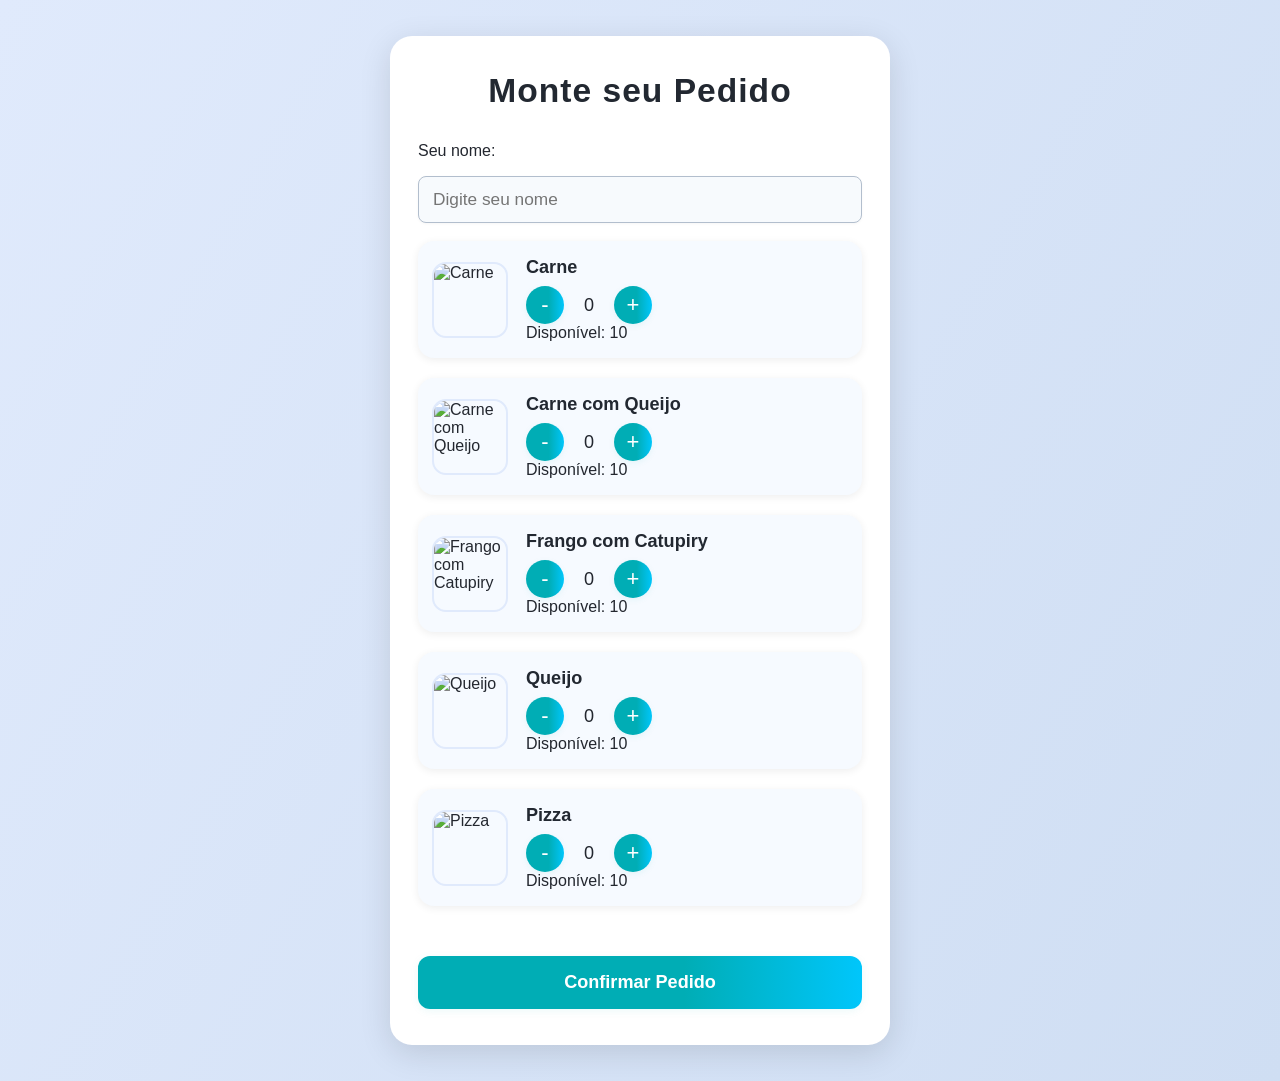
==== index.html @ 86243ea1 "Add initial HTML structure and styles for admin, order, and flavor management pages" ====
<!DOCTYPE html>
<html lang="pt-BR">
<head>
  <meta charset="UTF-8">
  <meta name="viewport" content="width=device-width, initial-scale=1.0">
  <title>Pedido de Pastéis</title>
  <link rel="stylesheet" href="style.css">
</head>
<body>
  <div class="card">
    <h2>Monte seu Pedido</h2>
    <form id="formCliente">
      <label for="nomeCliente">Seu nome:</label>
      <input type="text" id="nomeCliente" placeholder="Digite seu nome" required>
    </form>

    <div class="sabores-lista" id="saboresLista">
      <!-- Cards serão carregados via JS -->
    </div>

    <button id="confirmarPedido">Confirmar Pedido</button>
  </div>

  <script src="script.js"></script>
</body>
</html>
---- style.css ----
* {
  margin: 0;
  padding: 0;
  /* RESET */
  * {
    margin: 0;
    padding: 0;
    box-sizing: border-box;
  }

  body {
    font-family: 'Inter', 'Segoe UI', Arial, sans-serif;
    background: linear-gradient(120deg, #e0eafc 0%, #cfdef3 100%);
    color: #23272f;
    min-height: 100vh;
  }

  .card {
    background: #fff;
    padding: 36px 28px;
    border-radius: 22px;
    box-shadow: 0 8px 32px rgba(0,0,0,0.12);
    max-width: 500px;
    margin: 36px auto;
    transition: box-shadow 0.2s;
  }
  .card:hover {
    box-shadow: 0 16px 40px rgba(0,0,0,0.15);
  }

  h2 {
    text-align: center;
    margin-bottom: 32px;
    color: #222831;
    font-size: 2.1rem;
    letter-spacing: 1px;
  }

  form {
    display: flex;
    flex-direction: column;
    gap: 16px;
    margin-bottom: 18px;
  }

  input[type="text"],
  input[type="number"] {
    padding: 12px 14px;
    border-radius: 8px;
    border: 1.5px solid #b2becd;
    background: #f7fafd;
    font-size: 1.08rem;
    color: #23272f;
    transition: border 0.2s, box-shadow 0.2s;
    outline: none;
    box-shadow: 0 1px 3px rgba(0,0,0,0.04);
  }
  input[type="text"]:focus,
  input[type="number"]:focus {
    border: 1.5px solid #00adb5;
    background: #fff;
    box-shadow: 0 2px 8px rgba(0,173,181,0.08);
  }

  /* LISTA DE SABORES (Cliente) */
  .sabores-lista {
    display: flex;
    flex-direction: column;
    gap: 20px;
    margin-bottom: 28px;
  }

  .sabor-card {
    display: flex;
    align-items: center;
    background: #f6faff;
    border-radius: 16px;
    padding: 16px 14px;
    box-shadow: 0 2px 8px rgba(0,0,0,0.07);
    transition: box-shadow 0.2s;
  }
  .sabor-card:hover {
    box-shadow: 0 4px 16px rgba(0,0,0,0.12);
  }

  .sabor-card img {
    width: 76px;
    height: 76px;
    object-fit: cover;
    border-radius: 14px;
    margin-right: 18px;
    border: 2px solid #e0eafc;
  }

  .sabor-info {
    flex: 1;
  }

  .sabor-info h3 {
    font-size: 1.13rem;
    margin-bottom: 8px;
    color: #222831;
  }

  .controles {
    display: flex;
    align-items: center;
    gap: 12px;
  }

  .controles button {
    background: linear-gradient(90deg, #00adb5 60%, #00c6fb 100%);
    border: none;
    color: white;
    font-size: 22px;
    width: 38px;
    height: 38px;
    border-radius: 50%;
    cursor: pointer;
    box-shadow: 0 2px 6px rgba(0,173,181,0.08);
    transition: background 0.2s, transform 0.1s;
  }
  .controles button:hover {
    background: linear-gradient(90deg, #00c6fb 60%, #00adb5 100%);
    transform: scale(1.10);
  }
  .controles span {
    font-size: 1.13rem;
    min-width: 26px;
    text-align: center;
  }

  ul {
    list-style: none;
  }

  .pedido {
    background: #f6faff;
    margin: 16px 0;
    padding: 18px 14px;
    border-radius: 16px;
    box-shadow: 0 2px 8px rgba(0,0,0,0.07);
    transition: box-shadow 0.2s;
    border: 2.5px solid #00adb5;
    position: relative;
  }
  .pedido:hover {
    box-shadow: 0 4px 16px rgba(0,0,0,0.13);
  }
  .pedido strong {
    color: #00adb5;
    font-size: 1.13rem;
  }
  .pedido button {
    margin-top: 12px;
    padding: 10px 22px;
    border: none;
    border-radius: 10px;
    cursor: pointer;
    background: linear-gradient(90deg, #4caf50 60%, #43e97b 100%);
    color: white;
    font-weight: 600;
    font-size: 1.05rem;
    box-shadow: 0 2px 6px rgba(76,175,80,0.08);
    transition: background 0.2s, transform 0.1s;
  }
  .pedido button:hover {
    background: linear-gradient(90deg, #43e97b 60%, #4caf50 100%);
    transform: scale(1.06);
  }

  #listaSabores li {
    background: #f6faff;
    padding: 14px;
    border-radius: 14px;
    margin: 12px 0;
    display: flex;
    justify-content: space-between;
    align-items: center;
    box-shadow: 0 2px 8px rgba(0,0,0,0.07);
  }

  #listaSabores button {
    background: linear-gradient(90deg, #f44336 60%, #ff7e5f 100%);
    color: white;
    border: none;
    padding: 8px 16px;
    border-radius: 10px;
    cursor: pointer;
    font-weight: 600;
    font-size: 1.05rem;
    box-shadow: 0 2px 6px rgba(244,67,54,0.08);
    transition: background 0.2s, transform 0.1s;
  }
  #listaSabores button:hover {
    background: linear-gradient(90deg, #ff7e5f 60%, #f44336 100%);
    transform: scale(1.06);
  }

  button[type="submit"], #confirmarPedido {
    width: 100%;
    padding: 16px;
    border-radius: 12px;
    font-weight: bold;
    cursor: pointer;
    background: linear-gradient(90deg, #00adb5 60%, #00c6fb 100%);
    color: white;
    font-size: 1.13rem;
    border: none;
    margin-top: 22px;
    box-shadow: 0 2px 8px rgba(0,173,181,0.08);
    transition: background 0.2s, transform 0.1s;
  }
  button[type="submit"]:hover, #confirmarPedido:hover {
    background: linear-gradient(90deg, #00c6fb 60%, #00adb5 100%);
    transform: scale(1.04);
  }
}

/* ====== RESPONSIVIDADE MOBILE ====== */
@media (max-width: 600px) {
  .card {
    padding: 18px 4vw;
    border-radius: 14px;
    max-width: 98vw;
    margin: 16px auto;
  }
  h2 {
    font-size: 1.3rem;
    margin-bottom: 18px;
  }
  .sabores-lista {
    gap: 10px;
    margin-bottom: 16px;
  }
  .sabor-card {
    padding: 10px 6px;
    border-radius: 10px;
  }
  .sabor-card img {
    width: 54px;
    height: 54px;
    border-radius: 8px;
    margin-right: 8px;
  }
  .sabor-info h3 {
    font-size: 1rem;
    margin-bottom: 4px;
  }
  .controles button {
    width: 30px;
    height: 30px;
    font-size: 1.1rem;
  }
  .controles span {
    font-size: 1rem;
    min-width: 18px;
  }
  input[type="text"],
  input[type="number"] {
    padding: 9px 8px;
    font-size: 1rem;
    border-radius: 6px;
  }
  .pedido {
    padding: 10px 6px;
    border-radius: 10px;
    margin: 10px 0;
    font-size: 0.98rem;
  }
  .pedido strong {
    font-size: 1rem;
  }
  .pedido button {
    padding: 8px 10px;
    font-size: 0.98rem;
    border-radius: 7px;
  }
  #listaSabores li {
    padding: 8px;
    border-radius: 8px;
    margin: 7px 0;
    font-size: 0.98rem;
  }
  #listaSabores button {
    padding: 7px 10px;
    font-size: 0.98rem;
    border-radius: 7px;
  }
  button[type="submit"], #confirmarPedido {
    padding: 10px;
    font-size: 1rem;
    border-radius: 8px;
    margin-top: 12px;
  }
}
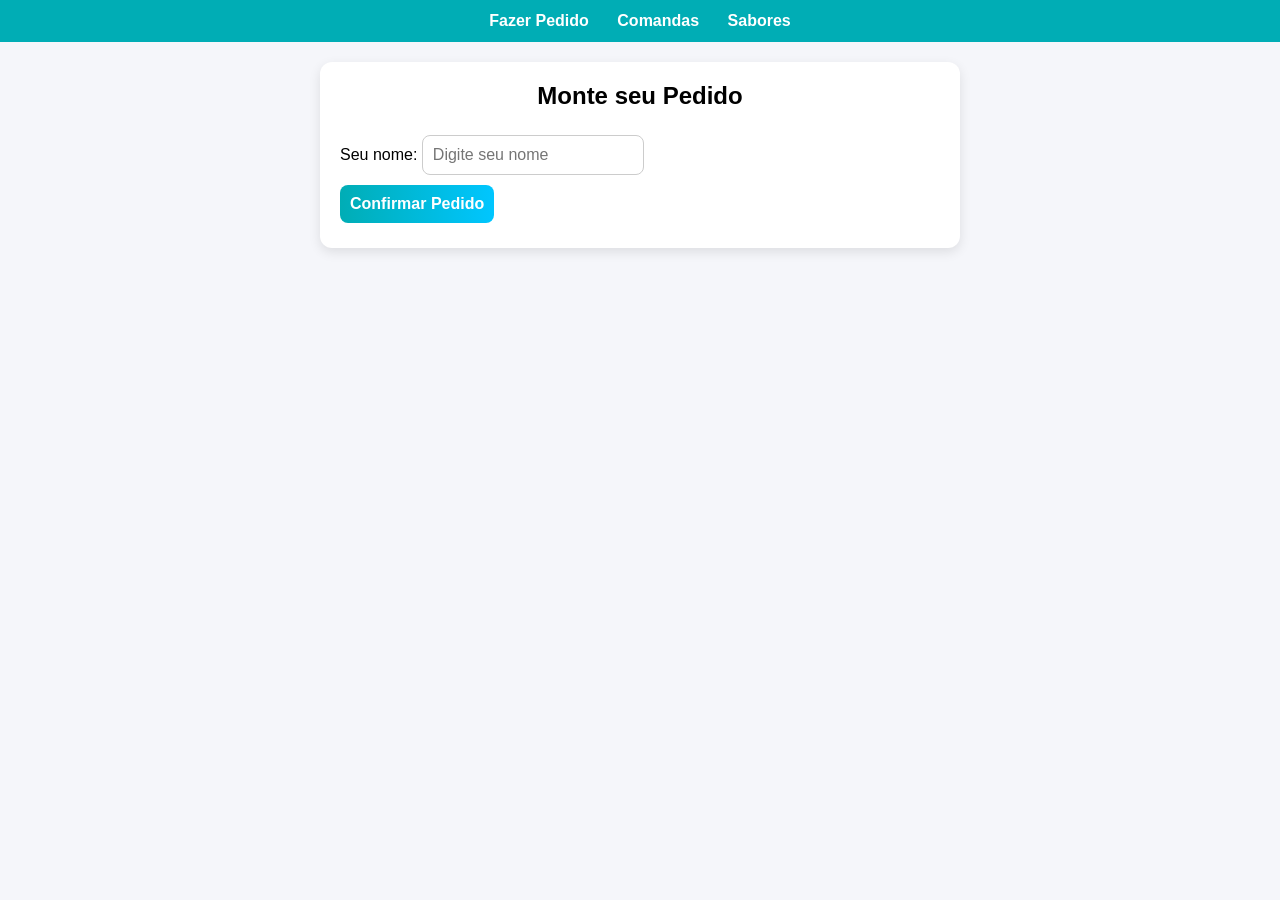
==== commit af267db3: "update" ====
--- a/index.html
+++ b/index.html
@@ -7,17 +7,18 @@
   <link rel="stylesheet" href="style.css">
 </head>
 <body>
+  <nav>
+    <a href="index.html">Fazer Pedido</a>
+    <a href="admin.html">Comandas</a>
+    <a href="sabores.html">Sabores</a>
+  </nav>
+
   <div class="card">
     <h2>Monte seu Pedido</h2>
-    <form id="formCliente">
-      <label for="nomeCliente">Seu nome:</label>
-      <input type="text" id="nomeCliente" placeholder="Digite seu nome" required>
-    </form>
+    <label for="nomeCliente">Seu nome:</label>
+    <input type="text" id="nomeCliente" placeholder="Digite seu nome">
 
-    <div class="sabores-lista" id="saboresLista">
-      <!-- Cards serão carregados via JS -->
-    </div>
-
+    <div class="sabores-lista" id="saboresLista"></div>
     <button id="confirmarPedido">Confirmar Pedido</button>
   </div>
 
--- a/style.css
+++ b/style.css
@@ -1,296 +1,72 @@
-* {
+body {
+  font-family: Arial, sans-serif;
+  background: #f5f6fa;
   margin: 0;
   padding: 0;
-  /* RESET */
-  * {
-    margin: 0;
-    padding: 0;
-    box-sizing: border-box;
-  }
-
-  body {
-    font-family: 'Inter', 'Segoe UI', Arial, sans-serif;
-    background: linear-gradient(120deg, #e0eafc 0%, #cfdef3 100%);
-    color: #23272f;
-    min-height: 100vh;
-  }
-
-  .card {
-    background: #fff;
-    padding: 36px 28px;
-    border-radius: 22px;
-    box-shadow: 0 8px 32px rgba(0,0,0,0.12);
-    max-width: 500px;
-    margin: 36px auto;
-    transition: box-shadow 0.2s;
-  }
-  .card:hover {
-    box-shadow: 0 16px 40px rgba(0,0,0,0.15);
-  }
-
-  h2 {
-    text-align: center;
-    margin-bottom: 32px;
-    color: #222831;
-    font-size: 2.1rem;
-    letter-spacing: 1px;
-  }
-
-  form {
-    display: flex;
-    flex-direction: column;
-    gap: 16px;
-    margin-bottom: 18px;
-  }
-
-  input[type="text"],
-  input[type="number"] {
-    padding: 12px 14px;
-    border-radius: 8px;
-    border: 1.5px solid #b2becd;
-    background: #f7fafd;
-    font-size: 1.08rem;
-    color: #23272f;
-    transition: border 0.2s, box-shadow 0.2s;
-    outline: none;
-    box-shadow: 0 1px 3px rgba(0,0,0,0.04);
-  }
-  input[type="text"]:focus,
-  input[type="number"]:focus {
-    border: 1.5px solid #00adb5;
-    background: #fff;
-    box-shadow: 0 2px 8px rgba(0,173,181,0.08);
-  }
-
-  /* LISTA DE SABORES (Cliente) */
-  .sabores-lista {
-    display: flex;
-    flex-direction: column;
-    gap: 20px;
-    margin-bottom: 28px;
-  }
-
-  .sabor-card {
-    display: flex;
-    align-items: center;
-    background: #f6faff;
-    border-radius: 16px;
-    padding: 16px 14px;
-    box-shadow: 0 2px 8px rgba(0,0,0,0.07);
-    transition: box-shadow 0.2s;
-  }
-  .sabor-card:hover {
-    box-shadow: 0 4px 16px rgba(0,0,0,0.12);
-  }
-
-  .sabor-card img {
-    width: 76px;
-    height: 76px;
-    object-fit: cover;
-    border-radius: 14px;
-    margin-right: 18px;
-    border: 2px solid #e0eafc;
-  }
-
-  .sabor-info {
-    flex: 1;
-  }
-
-  .sabor-info h3 {
-    font-size: 1.13rem;
-    margin-bottom: 8px;
-    color: #222831;
-  }
-
-  .controles {
-    display: flex;
-    align-items: center;
-    gap: 12px;
-  }
-
-  .controles button {
-    background: linear-gradient(90deg, #00adb5 60%, #00c6fb 100%);
-    border: none;
-    color: white;
-    font-size: 22px;
-    width: 38px;
-    height: 38px;
-    border-radius: 50%;
-    cursor: pointer;
-    box-shadow: 0 2px 6px rgba(0,173,181,0.08);
-    transition: background 0.2s, transform 0.1s;
-  }
-  .controles button:hover {
-    background: linear-gradient(90deg, #00c6fb 60%, #00adb5 100%);
-    transform: scale(1.10);
-  }
-  .controles span {
-    font-size: 1.13rem;
-    min-width: 26px;
-    text-align: center;
-  }
-
-  ul {
-    list-style: none;
-  }
-
-  .pedido {
-    background: #f6faff;
-    margin: 16px 0;
-    padding: 18px 14px;
-    border-radius: 16px;
-    box-shadow: 0 2px 8px rgba(0,0,0,0.07);
-    transition: box-shadow 0.2s;
-    border: 2.5px solid #00adb5;
-    position: relative;
-  }
-  .pedido:hover {
-    box-shadow: 0 4px 16px rgba(0,0,0,0.13);
-  }
-  .pedido strong {
-    color: #00adb5;
-    font-size: 1.13rem;
-  }
-  .pedido button {
-    margin-top: 12px;
-    padding: 10px 22px;
-    border: none;
-    border-radius: 10px;
-    cursor: pointer;
-    background: linear-gradient(90deg, #4caf50 60%, #43e97b 100%);
-    color: white;
-    font-weight: 600;
-    font-size: 1.05rem;
-    box-shadow: 0 2px 6px rgba(76,175,80,0.08);
-    transition: background 0.2s, transform 0.1s;
-  }
-  .pedido button:hover {
-    background: linear-gradient(90deg, #43e97b 60%, #4caf50 100%);
-    transform: scale(1.06);
-  }
-
-  #listaSabores li {
-    background: #f6faff;
-    padding: 14px;
-    border-radius: 14px;
-    margin: 12px 0;
-    display: flex;
-    justify-content: space-between;
-    align-items: center;
-    box-shadow: 0 2px 8px rgba(0,0,0,0.07);
-  }
-
-  #listaSabores button {
-    background: linear-gradient(90deg, #f44336 60%, #ff7e5f 100%);
-    color: white;
-    border: none;
-    padding: 8px 16px;
-    border-radius: 10px;
-    cursor: pointer;
-    font-weight: 600;
-    font-size: 1.05rem;
-    box-shadow: 0 2px 6px rgba(244,67,54,0.08);
-    transition: background 0.2s, transform 0.1s;
-  }
-  #listaSabores button:hover {
-    background: linear-gradient(90deg, #ff7e5f 60%, #f44336 100%);
-    transform: scale(1.06);
-  }
-
-  button[type="submit"], #confirmarPedido {
-    width: 100%;
-    padding: 16px;
-    border-radius: 12px;
-    font-weight: bold;
-    cursor: pointer;
-    background: linear-gradient(90deg, #00adb5 60%, #00c6fb 100%);
-    color: white;
-    font-size: 1.13rem;
-    border: none;
-    margin-top: 22px;
-    box-shadow: 0 2px 8px rgba(0,173,181,0.08);
-    transition: background 0.2s, transform 0.1s;
-  }
-  button[type="submit"]:hover, #confirmarPedido:hover {
-    background: linear-gradient(90deg, #00c6fb 60%, #00adb5 100%);
-    transform: scale(1.04);
-  }
+  display: flex;
+  flex-direction: column;
+  align-items: center;
 }
 
-/* ====== RESPONSIVIDADE MOBILE ====== */
-@media (max-width: 600px) {
-  .card {
-    padding: 18px 4vw;
-    border-radius: 14px;
-    max-width: 98vw;
-    margin: 16px auto;
-  }
-  h2 {
-    font-size: 1.3rem;
-    margin-bottom: 18px;
-  }
-  .sabores-lista {
-    gap: 10px;
-    margin-bottom: 16px;
-  }
-  .sabor-card {
-    padding: 10px 6px;
-    border-radius: 10px;
-  }
-  .sabor-card img {
-    width: 54px;
-    height: 54px;
-    border-radius: 8px;
-    margin-right: 8px;
-  }
-  .sabor-info h3 {
-    font-size: 1rem;
-    margin-bottom: 4px;
-  }
-  .controles button {
-    width: 30px;
-    height: 30px;
-    font-size: 1.1rem;
-  }
-  .controles span {
-    font-size: 1rem;
-    min-width: 18px;
-  }
-  input[type="text"],
-  input[type="number"] {
-    padding: 9px 8px;
-    font-size: 1rem;
-    border-radius: 6px;
-  }
-  .pedido {
-    padding: 10px 6px;
-    border-radius: 10px;
-    margin: 10px 0;
-    font-size: 0.98rem;
-  }
-  .pedido strong {
-    font-size: 1rem;
-  }
-  .pedido button {
-    padding: 8px 10px;
-    font-size: 0.98rem;
-    border-radius: 7px;
-  }
-  #listaSabores li {
-    padding: 8px;
-    border-radius: 8px;
-    margin: 7px 0;
-    font-size: 0.98rem;
-  }
-  #listaSabores button {
-    padding: 7px 10px;
-    font-size: 0.98rem;
-    border-radius: 7px;
-  }
-  button[type="submit"], #confirmarPedido {
-    padding: 10px;
-    font-size: 1rem;
-    border-radius: 8px;
-    margin-top: 12px;
-  }
+nav {
+  background: #00ADB5;
+  padding: 12px;
+  width: 100%;
+  text-align: center;
 }
+
+nav a {
+  color: white;
+  text-decoration: none;
+  margin: 0 12px;
+  font-weight: bold;
+}
+
+.card {
+  background: white;
+  border-radius: 12px;
+  padding: 20px;
+  margin: 20px;
+  width: 100%;
+  max-width: 600px;
+  box-shadow: 0 4px 12px rgba(0,0,0,0.1);
+}
+
+h2 {
+  margin-top: 0;
+  text-align: center;
+}
+
+input, button {
+  padding: 10px;
+  border-radius: 8px;
+  border: 1px solid #ccc;
+  font-size: 1rem;
+  margin: 5px 0;
+}
+
+button {
+  background: linear-gradient(90deg,#00ADB5 0%,#00c6ff 100%);
+  color: white;
+  font-weight: bold;
+  cursor: pointer;
+  border: none;
+}
+
+button.btn-danger {
+  background: linear-gradient(90deg,#f44336 60%,#ff7e5f 100%);
+}
+
+.sabores-lista, ul {
+  list-style: none;
+  padding: 0;
+}
+
+.sabor-card, ul li {
+  border: 1px solid #ddd;
+  padding: 10px;
+  border-radius: 8px;
+  display: flex;
+  justify-content: space-between;
+  margin-bottom: 6px;
+}
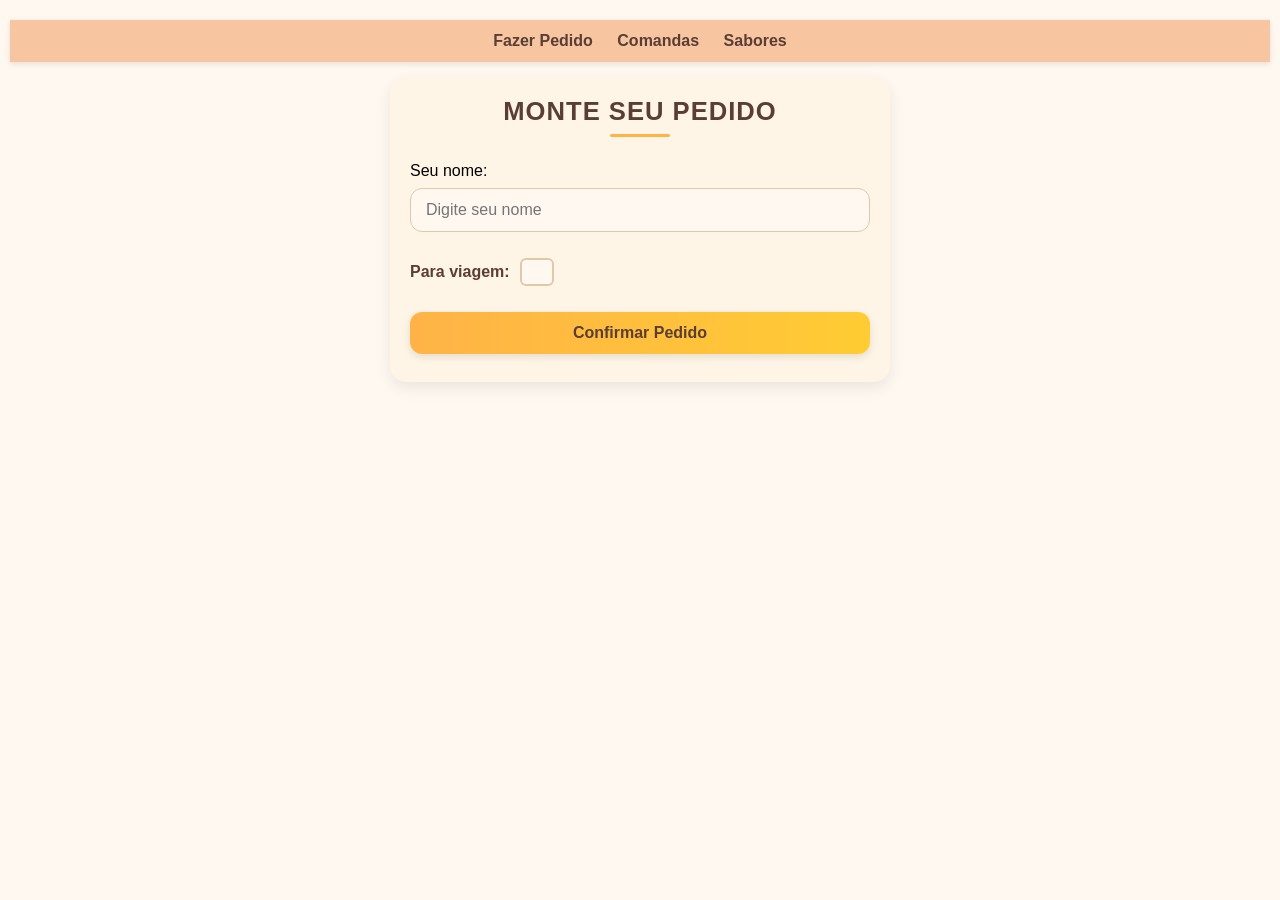
==== commit 70ab5481: "update" ====
--- a/index.html
+++ b/index.html
@@ -18,6 +18,12 @@
     <label for="nomeCliente">Seu nome:</label>
     <input type="text" id="nomeCliente" placeholder="Digite seu nome">
 
+    <div class="checkbox-container">
+      <label for="paraViagem">Para viagem:</label>
+      <input type="checkbox" id="paraViagem">
+    </div>
+
+
     <div class="sabores-lista" id="saboresLista"></div>
     <button id="confirmarPedido">Confirmar Pedido</button>
   </div>
--- a/style.css
+++ b/style.css
@@ -1,72 +1,347 @@
-body {
-  font-family: Arial, sans-serif;
-  background: #f5f6fa;
+/* --- Reset básico --- */
+* {
+  box-sizing: border-box;
   margin: 0;
   padding: 0;
+  font-family: 'Arial', sans-serif;
+}
+
+body {
+  background: #FFF8F0;
   display: flex;
   flex-direction: column;
   align-items: center;
-}
-
+  min-height: 100vh;
+  padding: 20px 10px;
+}
+
+/* --- Navegação --- */
 nav {
-  background: #00ADB5;
-  padding: 12px;
-  width: 100%;
-  text-align: center;
+  background: #F7C59F;
+  padding: 12px 0;
+  width: 100%;
+  text-align: center;
+  box-shadow: 0 2px 6px rgba(0,0,0,0.1);
 }
 
 nav a {
+  color: #5A3E36;
+  text-decoration: none;
+  margin: 0 10px;
+  font-weight: bold;
+  font-size: 1rem;
+}
+
+nav a:hover {
+  color: #FF9F45;
+}
+
+/* --- Card --- */
+.card {
+  background: #FFF5E6;
+  border-radius: 16px;
+  padding: 20px;
+  margin: 15px 0;
+  width: 100%;
+  max-width: 500px;
+  box-shadow: 0 6px 16px rgba(0,0,0,0.08);
+}
+
+/* --- Título --- */
+h2 {
+  text-align: center;
+  margin-bottom: 25px;
+  color: #5A3E36;
+  font-size: 1.6rem;
+  letter-spacing: 1px;
+  text-transform: uppercase;
+  font-weight: 700;
+  position: relative;
+}
+
+/* Linha decorativa abaixo do título */
+h2::after {
+  content: "";
+  display: block;
+  width: 60px;
+  height: 3px;
+  background: #FFB347;
+  margin: 8px auto 0 auto;
+  border-radius: 2px;
+}
+
+/* --- Inputs e Botões --- */
+input, button {
+  background-color: #FFF8F0;
+  padding: 12px 15px;
+  border-radius: 12px;
+  border: 1px solid #E0C9A6;
+  font-size: 1rem;
+  margin: 8px 0;
+  transition: all 0.2s;
+  width: 100%;
+}
+
+input#nomeCliente{
+  width: 100%;
+}
+/* Input focado */
+input:focus {
+  outline: none;
+  border-color: #FF9F45;
+  box-shadow: 0 0 8px rgba(255,159,69,0.3);
+}
+
+/* Botão principal */
+button {
+  background: linear-gradient(90deg, #FFB347 0%, #FFCC33 100%);
+  color: #5A3E36;
+  font-weight: 700;
+  cursor: pointer;
+  border: none;
+  box-shadow: 0 3px 8px rgba(0,0,0,0.1);
+  transition: transform 0.15s, box-shadow 0.15s;
+  width: 100%;
+}
+
+button.mais{
+  background: linear-gradient(90deg,#4CAF50 0%,#81C784 100%);
   color: white;
-  text-decoration: none;
-  margin: 0 12px;
+  border-radius: 100%;
+  width: 42px;
+  padding: 10px;
+  font-size: 1.2rem;
   font-weight: bold;
 }
 
-.card {
-  background: white;
+button.menos{
+  background: linear-gradient(90deg,#F44336 0%,#E57373 100%);
+  color: white;
+  border-radius: 100%;
+ width: 42px;
+  padding: 10px;
+  font-size: 1.2rem;
+  font-weight: bold;
+}
+
+button:hover {
+  transform: translateY(-2px);
+  box-shadow: 0 6px 12px rgba(0,0,0,0.15);
+}
+
+
+button.btn-danger {
+  background: linear-gradient(90deg,#F76C5E 0%,#FF9F8F 100%);
+  width: 100%;
+  color: white;
+}
+button.btn-danger-full {
+  background: linear-gradient(90deg,#820b00 0%,#9f1800 100%);
+  width: 100%;
+  color: white;
+}
+
+/* --- Lista de Sabores Cliente --- */
+.sabores-lista {
+  display: flex;
+  flex-direction: column;
+  gap: 12px;
+}
+
+.sabor-card {
+    background: #FFF0E1;
+    border: 1px solid #F5D6BA;
+    padding: 15px 20px; /* um pouco mais de espaçamento interno */
+    border-radius: 12px;
+    display: flex;
+    flex-direction: column; /* coluna para centralizar verticalmente */
+    align-items: center;
+    justify-content: center; /* centraliza horizontalmente */
+    text-align: center;      /* centraliza textos e spans */               /* espaçamento entre elementos */
+}
+
+
+.sabor-card span {
+  flex: 1 1 auto;       /* ocupa apenas o necessário */
+  text-align: center;   /* centraliza o texto */
+  font-weight: 600;
+  font-size: 1.1rem;
+  color: #5A3E36;
+  text-transform: uppercase;
+}
+
+.sabor-card small {
+  flex: 1 1 auto;       /* ocupa apenas o necessário */
+  text-align: center;   /* centraliza o texto */
+  font-weight: 400;
+  font-size: 0.9rem;
+  color: #A97C50;
+  margin-top: 4px;
+  display: block;
+}
+
+
+.qtd-container {
+  display: flex;
+  align-items: center;
+  gap: 5px;
+}
+
+.qtd-container input {
+  width: 50px;
+  text-align: center;
+  font-size: 1rem;
+  border-radius: 8px;
+  border: 1px solid #E0C9A6;
+  padding: 4px 6px;
+}
+
+/* --- Admin Comanda --- */
+#listaPedidos {
+  list-style: none;
+  padding: 0;
+  display: flex;
+  flex-direction: column;
+  gap: 12px;
+}
+
+#listaPedidos li {
+  background: #FFF5E6;
+  border: 1px solid #F7C59F;
   border-radius: 12px;
   padding: 20px;
-  margin: 20px;
-  width: 100%;
-  max-width: 600px;
-  box-shadow: 0 4px 12px rgba(0,0,0,0.1);
-}
-
-h2 {
-  margin-top: 0;
-  text-align: center;
-}
-
-input, button {
-  padding: 10px;
+}
+
+#listaPedidos li strong {
+  display: block;
+  margin-bottom: 8px;
+  font-size: 1.1rem;
+  color: #5A3E36;
+}
+
+#listaPedidos ul {
+  list-style: none;
+  padding-left: 0;
+  margin-bottom: 8px;
+}
+
+#listaPedidos ul li {
+  display: flex;
+  justify-content: space-between;
+  padding: 6px 8px;
+  border-bottom: 1px solid #F5D6BA;
+  font-size: 0.95rem;
+}
+
+
+#listaPedidos .total {
+  text-align: right;
+  font-weight: bold;
+  color: #FF9F45;
+  font-size: 1.05rem;
+}
+
+.btn-concluir {
+  align-self: flex-end;
+  padding: 8px 14px;
+  border-radius: 10px;
+  font-size: 0.95rem;
+}
+
+ span {
+  font-weight: 600;
+  text-transform: uppercase;
+  font-size: 0.9rem;
+  color: #5A3E36;
+  margin: 3px;
+  text-align: center;
+  align-items: center;
+}
+  span.sabor-nome {
+    font-size: 18px;
+    font-weight: 600;
+  }
+
+ small {
+  font-weight: 400;
+  font-size: 0.9rem;
+  color: #A97C50; /* tom pastel mais suave */
+  display: block;
+  text-align: center;
+  align-items: center;
+}
+
+.listaSabores {
+  list-style: none;
+  padding: 15px;
+  display: flex;
+  flex-direction: column;
+  gap: 12px;
+  border-radius: 12px;
+  width: 100%;
+}
+
+.listaSabores li {
+  padding: 15px 20px;
+  background-color: #ffffff;
   border-radius: 8px;
-  border: 1px solid #ccc;
+  display: grid;
+  place-items: center; /* centraliza horizontal e vertical */
+  gap: 8px; /* espaço entre elementos, se tiver mais de um */
+  transition: background-color 0.2s, transform 0.2s;
+  cursor: default;
+  text-align: center;
+  font-size: 20px;
+  text-transform: uppercase;
+}
+
+
+/* --- Estilo para a seção de "Para viagem" --- */
+.checkbox-container {
+  display: flex;
+  align-items: center;
+  gap: 10px;
+  margin: 10px 0;
   font-size: 1rem;
-  margin: 5px 0;
-}
-
-button {
-  background: linear-gradient(90deg,#00ADB5 0%,#00c6ff 100%);
-  color: white;
-  font-weight: bold;
+  color: #5A3E36;
+  font-weight: 600;
+}
+
+/* Estilo padrão para checkboxes */
+input[type="checkbox"] {
+  appearance: none;
+  width: 20px;
+  height: 20px;
+  border: 2px solid #E0C9A6;
+  border-radius: 6px;
+  background-color: #FFF8F0;
+  position: relative;
   cursor: pointer;
-  border: none;
-}
-
-button.btn-danger {
-  background: linear-gradient(90deg,#f44336 60%,#ff7e5f 100%);
-}
-
-.sabores-lista, ul {
-  list-style: none;
-  padding: 0;
-}
-
-.sabor-card, ul li {
-  border: 1px solid #ddd;
-  padding: 10px;
-  border-radius: 8px;
-  display: flex;
-  justify-content: space-between;
-  margin-bottom: 6px;
-}
+  transition: all 0.2s ease-in-out;
+}
+
+/* Estilo quando marcado */
+input[type="checkbox"]:checked {
+  background-color: #FFB347;
+  border-color: #FF9F45;
+}
+
+/* Checkmark personalizado */
+input[type="checkbox"]::after {
+  content: "";
+  position: absolute;
+  top: 3px;
+  left: 6px;
+  width: 6px;
+  height: 12px;
+  border: solid white;
+  border-width: 0 2px 2px 0;
+  opacity: 0;
+  transform: rotate(45deg);
+  transition: opacity 0.2s ease-in-out;
+}
+
+input[type="checkbox"]:checked::after {
+  opacity: 1;
+}
+
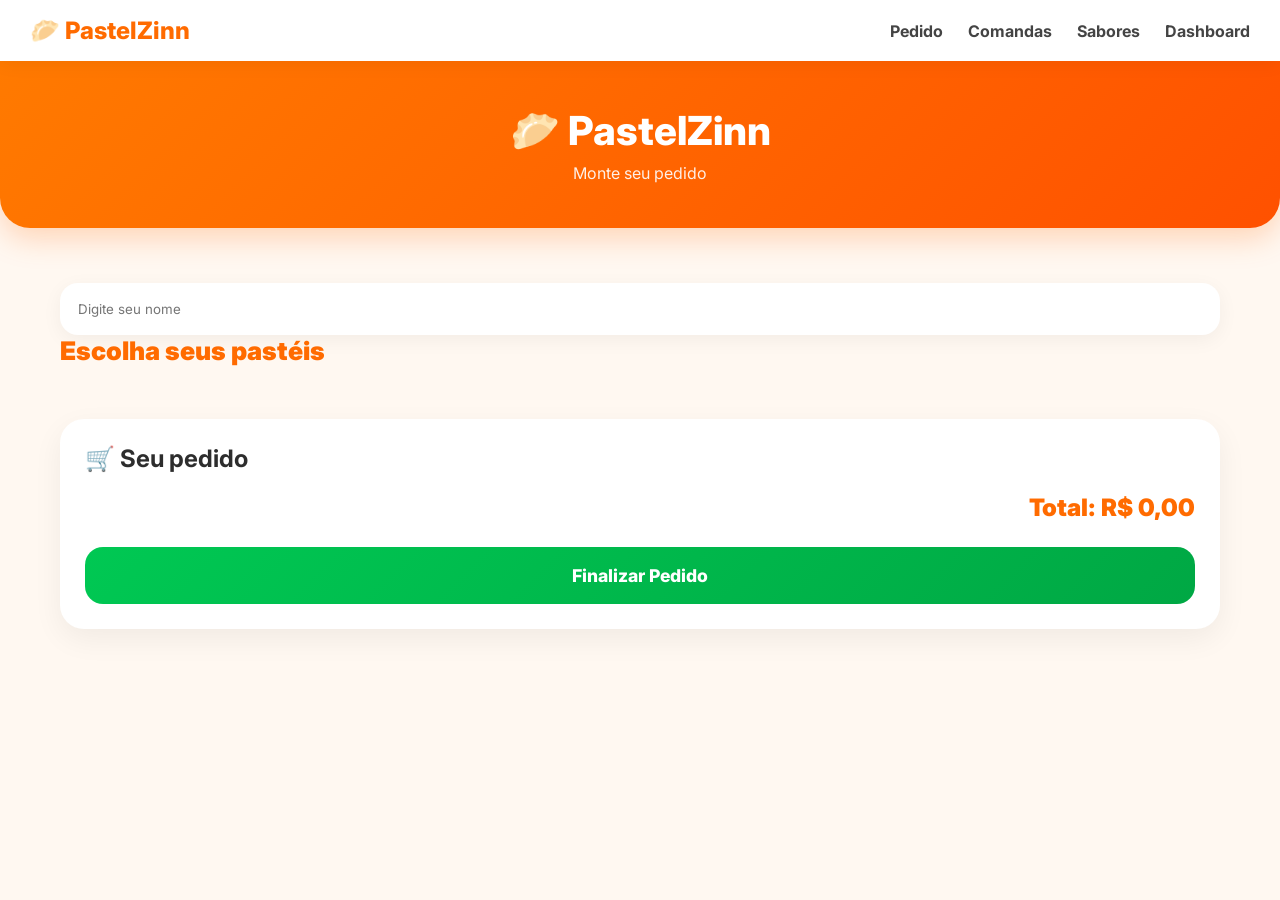
==== commit 03fb722a: "feat: complete overhaul of the application structure - Removed old JavaScript and CSS files for a cl" ====
--- a/index.html
+++ b/index.html
@@ -3,31 +3,89 @@
 <head>
   <meta charset="UTF-8">
   <meta name="viewport" content="width=device-width, initial-scale=1.0">
-  <title>Pedido de Pastéis</title>
-  <link rel="stylesheet" href="style.css">
+  <title>PastelZinn</title>
+  <link rel="stylesheet" href="styles/global.css">
+  <link rel="stylesheet" href="styles/index.css">
 </head>
+
 <body>
-  <nav>
-    <a href="index.html">Fazer Pedido</a>
-    <a href="admin.html">Comandas</a>
-    <a href="sabores.html">Sabores</a>
+
+  <nav class="navbar">
+
+    <div class="logo">
+      🥟 PastelZinn
+    </div>
+
+    <div class="nav-links">
+
+      <a href="index.html">
+        Pedido
+      </a>
+
+      <a href="pedidos.html">
+        Comandas
+      </a>
+
+      <a href="sabores.html">
+        Sabores
+      </a>
+
+      <a href="dashboard.html">
+        Dashboard
+      </a>
+
+    </div>
+
   </nav>
 
-  <div class="card">
-    <h2>Monte seu Pedido</h2>
-    <label for="nomeCliente">Seu nome:</label>
-    <input type="text" id="nomeCliente" placeholder="Digite seu nome">
+  <header class="topo">
+    <h1>🥟 PastelZinn</h1>
+    <p>Monte seu pedido</p>
+  </header>
 
-    <div class="checkbox-container">
-      <label for="paraViagem">Para viagem:</label>
-      <input type="checkbox" id="paraViagem">
-    </div>
+  <main class="container">
 
+    <!-- CLIENTE -->
+    <section class="cliente-box">
+      <input
+        type="text"
+        id="cliente"
+        placeholder="Digite seu nome"
+      >
+    </section>
 
-    <div class="sabores-lista" id="saboresLista"></div>
-    <button id="confirmarPedido">Confirmar Pedido</button>
-  </div>
+    <!-- SABORES -->
+    <section>
+      <h2 class="titulo">Escolha seus pastéis</h2>
 
-  <script src="script.js"></script>
+      <div id="listaSaboresPedido" class="grid-sabores">
+      </div>
+    </section>
+
+    <!-- CARRINHO -->
+    <section class="carrinho">
+
+      <h2>🛒 Seu pedido</h2>
+
+      <div id="itensCarrinho"></div>
+
+      <h3 id="totalPedido">
+        Total: R$ 0,00
+      </h3>
+
+      <button
+        class="btn-finalizar"
+        onclick="finalizarPedido()"
+      >
+        Finalizar Pedido
+      </button>
+
+    </section>
+
+  </main>
+
+    <script src="js/global.js"></script>
+  <script src="js/index.js"></script>
+
 </body>
-</html>
+</html>
--- a/styles/global.css
+++ b/styles/global.css
@@ -0,0 +1,138 @@
+@import url('https://fonts.googleapis.com/css2?family=Inter:wght@300;400;600;700;800&display=swap');
+
+*{
+  margin:0;
+  padding:0;
+  box-sizing:border-box;
+  font-family:"Inter",sans-serif;
+}
+
+body{
+  background:#fff8f1;
+  color:#2d2d2d;
+  min-height:100vh;
+}
+
+/* ================= NAVBAR ================= */
+
+.navbar{
+  width:100%;
+  background:white;
+  padding:16px 30px;
+  display:flex;
+  justify-content:space-between;
+  align-items:center;
+  position:sticky;
+  top:0;
+  z-index:999;
+  box-shadow:0 2px 20px rgba(0,0,0,.06);
+}
+
+.logo{
+  font-size:1.5rem;
+  font-weight:800;
+  color:#ff6b00;
+}
+
+.nav-links{
+  display:flex;
+  gap:25px;
+}
+
+.nav-links a{
+  text-decoration:none;
+  color:#444;
+  font-weight:700;
+  transition:.2s;
+  position:relative;
+}
+
+.nav-links a:hover{
+  color:#ff6b00;
+}
+
+.nav-links a::after{
+  content:"";
+  position:absolute;
+  left:0;
+  bottom:-6px;
+  width:0%;
+  height:3px;
+  background:#ff6b00;
+  transition:.2s;
+  border-radius:10px;
+}
+
+.nav-links a:hover::after{
+  width:100%;
+}
+
+/* ================= HEADER ================= */
+
+.topo{
+  width:100%;
+  background:linear-gradient(135deg,#ff7a00,#ff5100);
+  padding:45px 20px;
+  text-align:center;
+  color:white;
+  border-radius:0 0 30px 30px;
+  margin-bottom:25px;
+  box-shadow:0 10px 30px rgba(255,102,0,.25);
+}
+
+.topo h1{
+  font-size:2.5rem;
+  font-weight:800;
+}
+
+.topo p{
+  margin-top:8px;
+  opacity:.9;
+}
+
+/* ================= CONTAINER ================= */
+
+.container{
+  width:100%;
+  max-width:1200px;
+  margin:auto;
+  padding:20px;
+}
+
+/* ================= TITULOS ================= */
+
+.titulo{
+  font-size:1.6rem;
+  margin-bottom:18px;
+  color:#ff6b00;
+  font-weight:900;
+}
+
+/* ================= INPUTS ================= */
+
+input, select{
+  width:100%;
+  padding:14px;
+  border-radius:14px;
+  border:none;
+  outline:none;
+  background:white;
+  box-shadow:0 5px 15px rgba(0,0,0,.05);
+  margin-top:10px;
+}
+
+/* ================= BOTÕES ================= */
+
+button{
+  border:none;
+  cursor:pointer;
+}
+
+/* ================= RESPONSIVO ================= */
+
+@media(max-width:768px){
+  .nav-links{
+    flex-wrap:wrap;
+    justify-content:center;
+  }
+}
--- a/styles/index.css
+++ b/styles/index.css
@@ -0,0 +1,136 @@
+/* ================= CLIENTE ================= */
+
+.cliente-box input{
+  width:100%;
+  padding:18px;
+  border-radius:18px;
+  border:none;
+  outline:none;
+  background:white;
+  box-shadow:0 5px 20px rgba(0,0,0,.05);
+}
+
+/* ================= GRID SABORES ================= */
+
+.grid-sabores{
+  display:grid;
+  grid-template-columns:repeat(auto-fit,minmax(260px,1fr));
+  gap:20px;
+}
+
+/* ================= CARD SABOR ================= */
+
+.card-sabor{
+  background:white;
+  border-radius:24px;
+  padding:22px;
+  box-shadow:0 10px 30px rgba(0,0,0,.06);
+  transition:.25s;
+  display:flex;
+  flex-direction:column;
+  gap:12px;
+  position:relative;
+}
+
+.card-sabor::before{
+  content:"";
+  position:absolute;
+  top:0;
+  left:0;
+  width:100%;
+  height:6px;
+  background:linear-gradient(90deg,#ff7a00,#ff5100);
+}
+
+.card-sabor:hover{
+  transform:translateY(-5px);
+}
+
+.preco{
+  color:#ff6b00;
+  font-size:1.3rem;
+  font-weight:800;
+}
+
+.estoque{
+  color:#777;
+}
+
+/* ================= CONTROLES ================= */
+
+.controls{
+  display:flex;
+  justify-content:center;
+  align-items:center;
+  gap:14px;
+}
+
+.controls button{
+  width:42px;
+  height:42px;
+  border-radius:50%;
+  border:none;
+  cursor:pointer;
+  font-size:1.3rem;
+  font-weight:800;
+  color:white;
+}
+
+.controls button:first-child{
+  background:#ff4d4d;
+}
+
+.controls button:last-child{
+  background:#00b894;
+}
+
+.controls span{
+  font-weight:800;
+}
+
+/* ================= CARRINHO ================= */
+
+.carrinho{
+  margin-top:35px;
+  background:white;
+  padding:25px;
+  border-radius:24px;
+  box-shadow:0 10px 30px rgba(0,0,0,.06);
+}
+
+.item-carrinho{
+  display:flex;
+  justify-content:space-between;
+  padding:14px 0;
+  border-bottom:1px solid #eee;
+}
+
+#totalPedido{
+  margin-top:20px;
+  text-align:right;
+  font-size:1.5rem;
+  font-weight:900;
+  color:#ff6b00;
+}
+
+/* ================= BOTÃO FINALIZAR ================= */
+
+.btn-finalizar{
+  width:100%;
+  margin-top:25px;
+  padding:18px;
+  border:none;
+  border-radius:18px;
+  background:linear-gradient(135deg,#00c853,#00a844);
+  color:white;
+  font-size:1.1rem;
+  font-weight:800;
+}
+
+/* ================= RESPONSIVO ================= */
+
+@media(max-width:768px){
+  .grid-sabores{
+    grid-template-columns:1fr;
+  }
+}
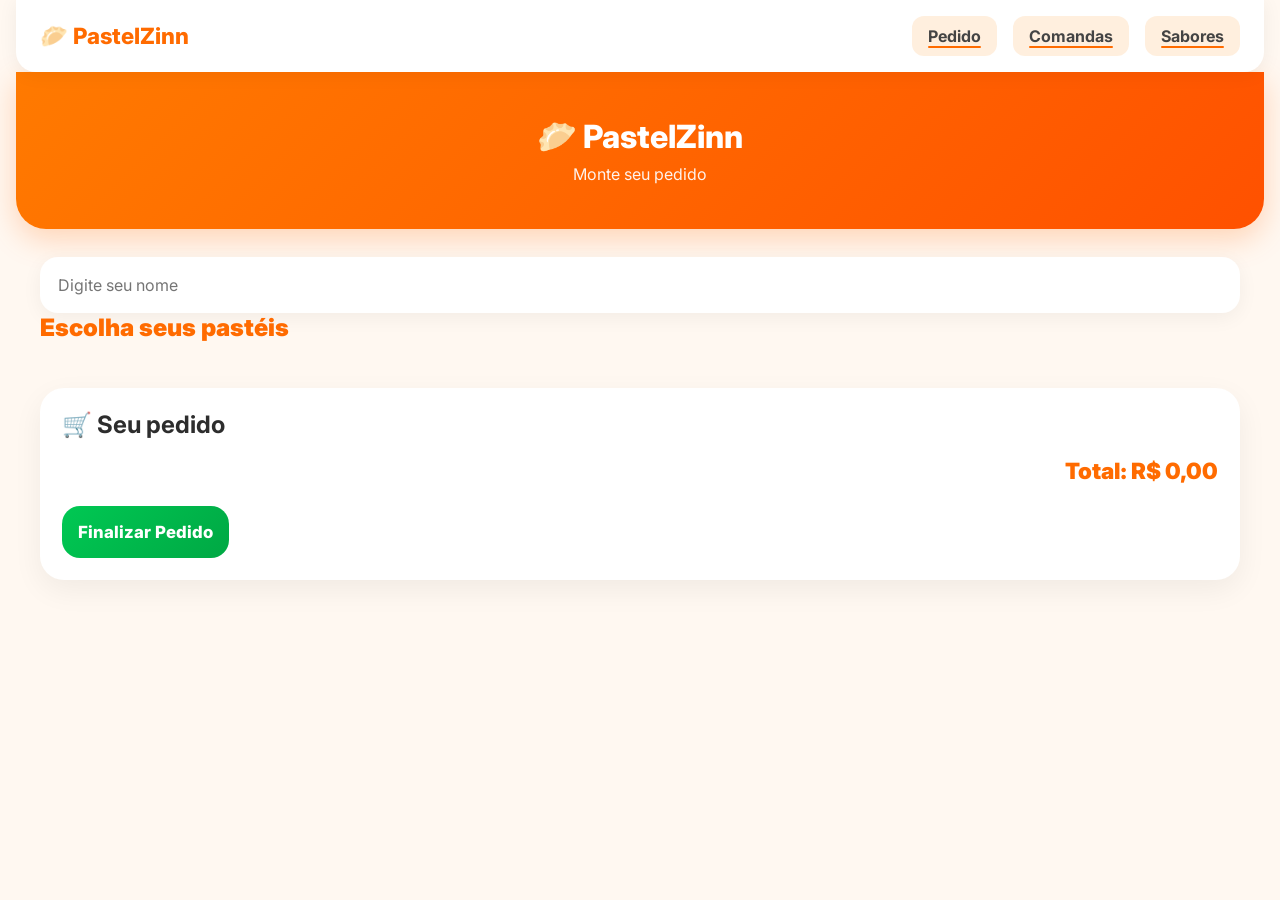
==== commit 2190dac9: "refactor: remove dashboard and related files; update navigation and enhance sabores page" ====
--- a/index.html
+++ b/index.html
@@ -28,10 +28,6 @@
 
       <a href="sabores.html">
         Sabores
-      </a>
-
-      <a href="dashboard.html">
-        Dashboard
       </a>
 
     </div>
--- a/styles/global.css
+++ b/styles/global.css
@@ -7,10 +7,19 @@
   font-family:"Inter",sans-serif;
 }
 
+html{
+  font-size:16px;
+}
+
 body{
   background:#fff8f1;
   color:#2d2d2d;
   min-height:100vh;
+  padding:0 16px 20px;
+}
+
+body, button, input, select{
+  font-family:inherit;
 }
 
 /* ================= NAVBAR ================= */
@@ -18,7 +27,7 @@
 .navbar{
   width:100%;
   background:white;
-  padding:16px 30px;
+  padding:12px 16px;
   display:flex;
   justify-content:space-between;
   align-items:center;
@@ -26,45 +35,59 @@
   top:0;
   z-index:999;
   box-shadow:0 2px 20px rgba(0,0,0,.06);
+  gap:8px;
+  border-radius:0 0 16px 16px;
+  overflow-x:auto;
 }
 
 .logo{
-  font-size:1.5rem;
+  font-size:1.2rem;
   font-weight:800;
   color:#ff6b00;
+  flex-shrink:0;
 }
 
 .nav-links{
   display:flex;
-  gap:25px;
+  gap:8px;
+  flex-shrink:0;
 }
 
 .nav-links a{
+  display:inline-flex;
+  align-items:center;
+  justify-content:center;
+  padding:8px 12px;
+  border-radius:12px;
   text-decoration:none;
   color:#444;
   font-weight:700;
   transition:.2s;
   position:relative;
+  background:rgba(255,235,214,.8);
+  white-space:nowrap;
+  font-size:0.9rem;
 }
 
 .nav-links a:hover{
   color:#ff6b00;
+  background:rgba(255,214,182,.95);
 }
 
 .nav-links a::after{
   content:"";
   position:absolute;
-  left:0;
-  bottom:-6px;
+  left:12px;
+  bottom:6px;
   width:0%;
-  height:3px;
+  height:2px;
   background:#ff6b00;
   transition:.2s;
   border-radius:10px;
 }
 
 .nav-links a:hover::after{
-  width:100%;
+  width:calc(100% - 24px);
 }
 
 /* ================= HEADER ================= */
@@ -72,22 +95,22 @@
 .topo{
   width:100%;
   background:linear-gradient(135deg,#ff7a00,#ff5100);
-  padding:45px 20px;
+  padding:38px 18px;
   text-align:center;
   color:white;
-  border-radius:0 0 30px 30px;
-  margin-bottom:25px;
+  border-radius:0 0 24px 24px;
+  margin-bottom:22px;
   box-shadow:0 10px 30px rgba(255,102,0,.25);
 }
 
 .topo h1{
-  font-size:2.5rem;
+  font-size:2rem;
   font-weight:800;
 }
 
 .topo p{
   margin-top:8px;
-  opacity:.9;
+  opacity:.92;
 }
 
 /* ================= CONTAINER ================= */
@@ -96,14 +119,13 @@
   width:100%;
   max-width:1200px;
   margin:auto;
-  padding:20px;
 }
 
 /* ================= TITULOS ================= */
 
 .titulo{
-  font-size:1.6rem;
-  margin-bottom:18px;
+  font-size:1.5rem;
+  margin-bottom:16px;
   color:#ff6b00;
   font-weight:900;
 }
@@ -119,20 +141,112 @@
   background:white;
   box-shadow:0 5px 15px rgba(0,0,0,.05);
   margin-top:10px;
-}
-
-/* ================= BOTÕES ================= */
-
-button{
-  border:none;
-  cursor:pointer;
-}
-
-/* ================= RESPONSIVO ================= */
-
-@media(max-width:768px){
+  font-size:1rem;
+}
+
+/* ================= CARDS ================= */
+
+.grid{
+  display:grid;
+  grid-template-columns:1fr;
+  gap:15px;
+  margin-top:20px;
+}
+
+.card{
+  background:#393E46;
+  padding:20px;
+  border-radius:14px;
+  box-shadow:0 6px 18px rgba(0,0,0,0.25);
+  border:1px solid rgba(0,173,181,0.1);
+  transition:0.2s;
+}
+
+.card:hover{
+  transform:translateY(-3px);
+  border-color:#00ADB5;
+}
+
+.card h3{
+  margin:0;
+  font-size:1rem;
+  color:#AAAAAA;
+}
+
+.card h1{
+  margin-top:10px;
+  font-size:2.5rem;
+  color:#00ADB5;
+}
+
+/* ================= GRÁFICOS ================= */
+
+
+.charts{
+  display:grid;
+  grid-template-columns:1fr;
+  gap:20px;
+  margin-top:25px;
+}
+
+.chart-card{
+  background:#393E46;
+  padding:20px;
+  border-radius:14px;
+  border:1px solid rgba(0,173,181,0.1);
+}
+
+.chart-card h3{
+  margin-bottom:10px;
+  color:#EEEEEE;
+}
+
+canvas{
+  width:100% !important;
+  max-height:300px;
+}
+
+@media(min-width:900px){
+  .charts{
+    grid-template-columns:1fr 1fr;
+  }
+
+  .grid{
+    grid-template-columns:repeat(auto-fit,minmax(220px,1fr));
+  }
+}
+
+
+@media(min-width:768px){
+  .navbar{
+    padding:16px 24px;
+    gap:16px;
+    border-radius:0 0 20px 20px;
+  }
+
+  .logo{
+    font-size:1.4rem;
+  }
+
   .nav-links{
-    flex-wrap:wrap;
-    justify-content:center;
-  }
-}+    gap:16px;
+  }
+
+  .nav-links a{
+    padding:10px 16px;
+    font-size:1rem;
+  }
+
+  .nav-links a::after{
+    left:16px;
+    bottom:8px;
+    width:calc(100% - 32px);
+  }
+
+  .topo{
+    padding:45px 30px;
+    border-radius:0 0 30px 30px;
+    margin-bottom:28px;
+  }
+}
+
--- a/styles/index.css
+++ b/styles/index.css
@@ -1,4 +1,10 @@
 /* ================= CLIENTE ================= */
+
+.cliente-box{
+  display:flex;
+  flex-direction:column;
+  gap:14px;
+}
 
 .cliente-box input{
   width:100%;
@@ -14,8 +20,8 @@
 
 .grid-sabores{
   display:grid;
-  grid-template-columns:repeat(auto-fit,minmax(260px,1fr));
-  gap:20px;
+  grid-template-columns:1fr;
+  gap:18px;
 }
 
 /* ================= CARD SABOR ================= */
@@ -60,20 +66,22 @@
 
 .controls{
   display:flex;
-  justify-content:center;
+  justify-content:space-between;
   align-items:center;
-  gap:14px;
+  gap:12px;
+  flex-wrap:wrap;
 }
 
 .controls button{
-  width:42px;
-  height:42px;
+  width:44px;
+  height:44px;
   border-radius:50%;
   border:none;
   cursor:pointer;
-  font-size:1.3rem;
+  font-size:1.2rem;
   font-weight:800;
   color:white;
+  flex:0 0 44px;
 }
 
 .controls button:first-child{
@@ -86,14 +94,16 @@
 
 .controls span{
   font-weight:800;
+  min-width:40px;
+  text-align:center;
 }
 
 /* ================= CARRINHO ================= */
 
 .carrinho{
-  margin-top:35px;
+  margin-top:30px;
   background:white;
-  padding:25px;
+  padding:22px;
   border-radius:24px;
   box-shadow:0 10px 30px rgba(0,0,0,.06);
 }
@@ -106,9 +116,9 @@
 }
 
 #totalPedido{
-  margin-top:20px;
+  margin-top:18px;
   text-align:right;
-  font-size:1.5rem;
+  font-size:1.4rem;
   font-weight:900;
   color:#ff6b00;
 }
@@ -117,20 +127,32 @@
 
 .btn-finalizar{
   width:100%;
-  margin-top:25px;
-  padding:18px;
+  margin-top:22px;
+  padding:16px;
   border:none;
   border-radius:18px;
   background:linear-gradient(135deg,#00c853,#00a844);
   color:white;
-  font-size:1.1rem;
+  font-size:1.05rem;
   font-weight:800;
 }
 
-/* ================= RESPONSIVO ================= */
+@media(min-width:768px){
+  .grid-sabores{
+    grid-template-columns:repeat(2,minmax(260px,1fr));
+  }
 
-@media(max-width:768px){
-  .grid-sabores{
-    grid-template-columns:1fr;
+  .cliente-box{
+    flex-direction:row;
+    align-items:flex-end;
   }
-}+
+  .cliente-box input{
+    margin-top:0;
+  }
+
+  .btn-finalizar{
+    width:auto;
+    align-self:flex-start;
+  }
+}
